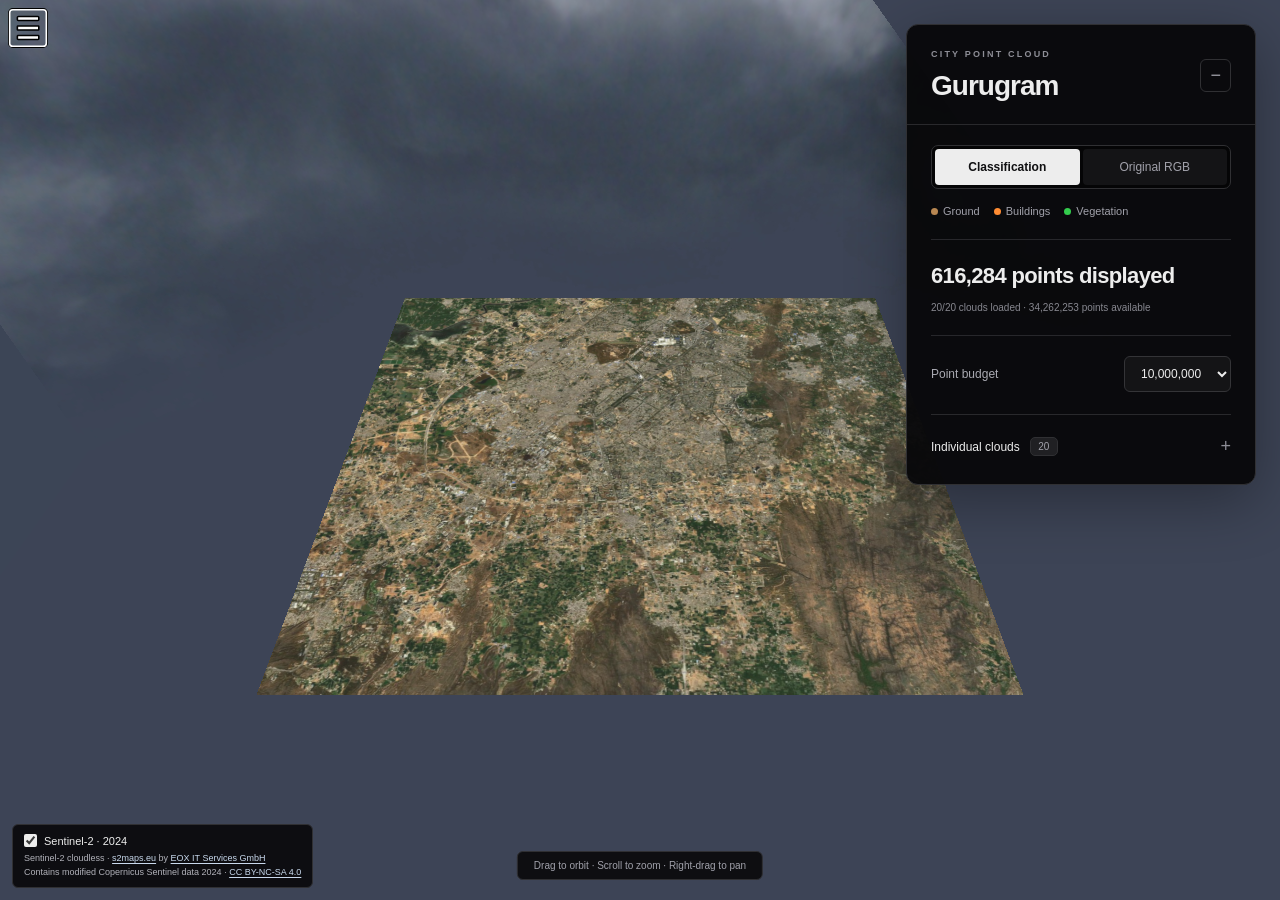
==== city.html @ 3fe03a9c "Initial commit" ====
<!DOCTYPE html>
<html lang="en">
<head>
	<meta charset="utf-8">
	<meta name="description" content="">
	<meta name="author" content="">
	<meta name="viewport" content="width=device-width, initial-scale=1.0, user-scalable=no">
	<title>Gurugram classified point cloud</title>

	<link rel="stylesheet" type="text/css" href="./libs/potree/potree.css">
	<link rel="stylesheet" type="text/css" href="./libs/jquery-ui/jquery-ui.min.css">
	<link rel="stylesheet" type="text/css" href="./libs/openlayers3/ol.css">
	<link rel="stylesheet" type="text/css" href="./libs/spectrum/spectrum.css">
	<link rel="stylesheet" type="text/css" href="./libs/jstree/themes/mixed/style.css">
<link rel="stylesheet" href="./viewer-ui.css?v=20261015f">
</head>

<body>
<aside class="viewer-panel" aria-label="Point cloud viewer controls">
 <header class="panel-heading"><div><div class="eyebrow">CITY POINT CLOUD</div><h1>Gurugram</h1></div><button id="collapse-panel" class="collapse" aria-label="Collapse controls" aria-expanded="true">−</button></header>
 <div class="panel-body">
 <div class="segmented" aria-label="Colour mode"><button data-colour="classification" aria-pressed="true" onclick="setColourMode('classification')">Classification</button><button data-colour="rgba" aria-pressed="false" onclick="setColourMode('rgba')">Original RGB</button></div>
 <div class="legend" id="class-legend"><span style="--dot:#b88752">Ground</span><span style="--dot:#ff8c33">Buildings</span><span style="--dot:#33cc4d">Vegetation</span></div>
 <p id="rgb-note" class="section-note" hidden>Original colours captured by the survey.</p>
 <div class="stats"><strong id="visible-points">0 points displayed</strong><small id="cloud-status" role="status">Loading point clouds…</small></div>
 <label class="field">Point budget <select id="point-budget" onchange="setDetailBudget(Number(this.value))"><option value="100000">100,000</option><option value="250000">250,000</option><option value="500000">500,000</option><option value="1000000">1,000,000</option><option value="2000000">2,000,000</option><option value="5000000">5,000,000</option><option value="10000000" selected>10,000,000</option><option value="20000000">20,000,000</option><option value="25000000">25,000,000</option><option id="max-detail" disabled>Max detail</option></select></label>
 <details><summary>Individual clouds <span id="cloud-count"></span></summary><div class="actions"><button onclick="setAllCloudsVisible(true)">Show all</button><button onclick="setAllCloudsVisible(false)">Hide all</button></div><input id="cloud-search" type="search" placeholder="Find a cloud…" aria-label="Find a cloud"><div id="cloud-list"></div></details>
 </div></aside>
	<script src="./libs/jquery/jquery-3.1.1.min.js"></script>
	<script src="./libs/spectrum/spectrum.js"></script>
	<script src="./libs/jquery-ui/jquery-ui.min.js"></script>
	<script src="./libs/other/BinaryHeap.js"></script>
	<script src="./libs/tween/tween.min.js"></script>
	<script src="./libs/d3/d3.js"></script>
	<script src="./libs/proj4/proj4.js"></script>
	<script src="./libs/openlayers3/ol.js"></script>
	<script src="./libs/i18next/i18next.js"></script>
	<script src="./libs/jstree/jstree.js"></script>
	<script src="./libs/potree/potree.js?v=aerial1"></script>
	<script src="./libs/plasio/js/laslaz.js"></script>
	
	<!-- INCLUDE ADDITIONAL DEPENDENCIES HERE -->
	<!-- INCLUDE SETTINGS HERE -->
	
	<div class="potree_container" style="position: absolute; width: 100%; height: 100%; left: 0px; top: 0px; ">
		<div id="potree_render_area"></div>
		<div id="potree_sidebar_container"> </div>
	</div>
	
	<script>
	
		window.viewer = new Potree.Viewer(document.getElementById("potree_render_area"));
		
		viewer.setEDLEnabled(true);
        viewer.setEDLRadius(1.0);
        viewer.setEDLStrength(0.3);
        viewer.setEDLOpacity(1.0);
        viewer.setMinNodeSize(30);
        viewer.setShowBoundingBox(false);
        viewer.setFreeze(false);
        viewer.useHQ = true;
		viewer.setFOV(60);
        viewer.setBackground("skybox");
        let cloudCatalog;
        let colourMode = new URLSearchParams(location.search).get("colour") === "rgb" ? "rgba" : "classification";
        const cloudToggles = new Map();
        window.setAllCloudsVisible = function (visible) {
            viewer.scene.pointclouds.forEach(cloud => { cloud.visible = visible; });
            cloudToggles.forEach(toggle => { toggle.checked = visible; });
        };
        window.setColourMode = function (mode) {
            colourMode = mode;
            viewer.scene.pointclouds.forEach(p => p.material.activeAttributeName = mode);
        };
        window.setDetailBudget = function (budget) {
            viewer.setPointBudget(budget);
            // Max detail traverses even nodes that occupy very few screen pixels.
            const maximum = cloudCatalog && budget >= cloudCatalog.points;
            viewer.setMinNodeSize(maximum ? 0 : 30);
            document.getElementById("point-budget").title = maximum
                ? "Finest available detail in the current view. Points outside the view are not drawn."
                : "Maximum points to display; detail adapts to the view.";
        };
        window.showOverview = function () {
            if (!cloudCatalog) return;
            const center = cloudCatalog.mins.map((v, i) => (v + cloudCatalog.maxs[i]) / 2);
            const extent = Math.max(cloudCatalog.maxs[0] - cloudCatalog.mins[0], cloudCatalog.maxs[1] - cloudCatalog.mins[1]);
            viewer.scene.view.position.set(center[0], center[1] - extent * 0.95, center[2] + extent * 0.95);
            viewer.scene.view.lookAt(viewer.scene.view.position.clone().set(...center));
            if (viewer.controls) viewer.controls.stop();
        };
        viewer.setClassifications({
            0: {visible: true, name: "Ground", color: [0.72, 0.53, 0.32, 1]},
            // Interpret these files' raw codes as corrected by the user.
            1: {visible: true, name: "Building", color: [1.0, 0.55, 0.20, 1]},
            2: {visible: true, name: "Vegetation", color: [0.20, 0.80, 0.30, 1]},
            3: {visible: true, name: "Other / ignored", color: [0.6, 0.6, 0.6, 1]},
            DEFAULT: {visible: true, name: "Other", color: [0.6, 0.6, 0.6, 1]}
        });
		viewer.setPointBudget(10_000_000);
		<!-- INCLUDE SETTINGS HERE -->
		viewer.loadSettingsFromURL();
		
		viewer.setDescription("");
		
		viewer.loadGUI(() => {
			viewer.setLanguage('en');
			$("#menu_appearance").next().show();
			$("#menu_tools").next().show();
			$("#menu_clipping").next().show();
			// Sidebar can be opened with the menu button.
		});
		
		

        fetch("./clouds.json").then(response => {
            if (!response.ok) throw new Error("Could not load cloud catalogue");
            return response.json();
        }).then(async catalog => {
            cloudCatalog = catalog;
            const maxDetail = document.getElementById("max-detail");
            maxDetail.value = String(catalog.points);
            maxDetail.textContent = `Max detail (${catalog.points.toLocaleString()} points)`;
            maxDetail.disabled = false;
            document.getElementById("cloud-count").textContent = catalog.clouds.length;
            showOverview();
            const status = document.getElementById("cloud-status");
            let loaded = 0;
            const failures = [];
            await Promise.all(catalog.clouds.map(async cloud => {
                const path = `./pointclouds/${cloud.directory}/metadata.json`;
                const check = await fetch(path);
                if (!check.ok) { failures.push(cloud.name); return; }
                const e = await Potree.loadPointCloud(path, cloud.name);
                const pointcloud = e.pointcloud;
                pointcloud.name = cloud.name;
                const material = pointcloud.material;
                material.size = 1;
                material.pointSizeType = Potree.PointSizeType.ADAPTIVE;
                material.shape = Potree.PointShape.SQUARE;
                material.activeAttributeName = colourMode;
                viewer.scene.addPointCloud(pointcloud);
                const row = document.createElement("label");
                row.style.display = "block";
                row.style.order = String(catalog.clouds.indexOf(cloud));
                const toggle = document.createElement("input");
                toggle.type = "checkbox";
                toggle.checked = true;
                cloudToggles.set(cloud.name, toggle);
                toggle.addEventListener("change", () => { pointcloud.visible = toggle.checked; });
                const description = document.createElement("span");
                const title = document.createElement("span");
                title.className = "cloud-name";
                title.textContent = cloud.name.replace(/_classified$/, '').replaceAll('_', ' ');
                const count = document.createElement("span");
                count.className = "cloud-count";
                count.textContent = `${cloud.points.toLocaleString()} points`;
                description.append(title, count);
                row.append(toggle, description);
                document.getElementById("cloud-list").append(row);
                loaded++;
                status.textContent = `${loaded}/${catalog.clouds.length} clouds loaded · ${catalog.points.toLocaleString()} points available`;
            }));
            if (failures.length) status.textContent += ` · ${failures.length} unavailable; refresh after conversion`;
        }).catch(error => {
            document.getElementById("cloud-status").textContent = error.message;
        });
        setInterval(() => {
            const count = viewer.scene.pointclouds.filter(cloud => cloud.visible).reduce((sum, cloud) => sum + (cloud.numVisiblePoints || 0), 0);
            document.getElementById("visible-points").textContent = `${count.toLocaleString()} points displayed`;
            document.getElementById("point-budget").value = String(viewer.getPointBudget());
        }, 500);

		
		
	</script>
	
	
  <script src="./viewer-ui.js?v=20261015f"></script>
<div class="navigation-hint">Drag to orbit · Scroll to zoom · Right-drag to pan</div>
<div class="satellite-credit"><label title="Show or hide the fixed background image"><input id="satellite-visible" type="checkbox" checked disabled><span id="satellite-status" role="status">Loading background image…</span></label><small>Sentinel-2 cloudless · <a href="https://s2maps.eu" target="_blank" rel="noopener">s2maps.eu</a> by <a href="https://eox.at" target="_blank" rel="noopener">EOX IT Services GmbH</a><br>Contains modified Copernicus Sentinel data 2024 · <a href="https://creativecommons.org/licenses/by-nc-sa/4.0/" target="_blank" rel="noopener">CC BY-NC-SA 4.0</a></small></div>
<script src="./fixed-background.js?v=20clouds-20261015"></script>
</body>
</html>
---- libs/potree/potree.css ----
/* CSS - Cascading Style Sheet */
/* Palette color codes */
/* Palette URL: http://paletton.com/#uid=13p0u0kex8W2uqu8af7lEqaulDE */

/* Feel free to copy&paste color codes to your application */

/* As hex codes */
.color-primary-0 { color: #19282C }	/* Main Primary color */
.color-primary-1 { color: #7A8184 }
.color-primary-2 { color: #39474B }
.color-primary-3 { color: #2D6D82 }
.color-primary-4 { color: #108FB9 }

/* As RGBa codes */
.rgba-primary-0 { color: rgba( 25, 40, 44,1) }	/* Main Primary color */
.rgba-primary-1 { color: rgba(122,129,132,1) }
.rgba-primary-2 { color: rgba( 57, 71, 75,1) }
.rgba-primary-3 { color: rgba( 45,109,130,1) }
.rgba-primary-4 { color: rgba( 16,143,185,1) }

/* Generated by Paletton.com Â© 2002-2014 */
/* http://paletton.com */




:root{
	
	--color-0: 			rgba( 25, 40, 44, 1);
	--color-1: 			rgba(122,129,132, 1);
	--color-2: 			rgba( 57, 71, 75, 1);
	--color-3: 			rgba( 45,109,130, 1);
	--color-4: 			rgba( 16,143,185, 1);
	
	--bg-color:			var(--color-0);
	--bg-color-2:		rgb(60, 80, 85);
	--bg-light-color:	rgba( 48, 61, 65, 1);
	--bg-dark-color:	rgba( 24, 31, 33, 1);
	--bg-hover-color:	var(--color-2);
	
	--font-color:		#9AA1A4;
	--font-color-2:		#ddd;
	--font-color:		#cccccc;
	--border-color:		black;
	
	--measurement-detail-node-bg-light:		var(--color-1);
	--measurement-detail-node-bg-dark:		var(--color-2);
	--measurement-detail-area-bg-color:		#eee;

	
}

#potree_sidebar_container{
	position:	absolute;
	z-index:	0;
	width:		350px;
	height:		100%;
	overflow-y:	scroll;
	font-size:	85%;
	border-right:	1px solid black;
	background-color:	var(--bg-color);
}

#sidebar_root{
	color:				var(--font-color);
	font-family:		Arial,Helvetica,sans-serif;
	font-size:			1em;
}

.potree_failpage{
	width: 100%;
	height: 100%;
	background-color: white;
	position: absolute;
	margin: 15px;
}

.potree_failpage a{
	color: initial !important;
	text-decoration: underline !important;
}

.potree_info_text{
	color:		white;
	font-weight: bold;
	text-shadow:  1px  1px 1px black,
				  1px -1px 1px black,
				 -1px  1px 1px black,
				 -1px -1px 1px black;
}

.potree_message{
	width: 500px;
	background-color: var(--bg-color);
	padding: 5px;
	margin: 5px;
	border-radius: 4px;
	color: var(--font-color);
	font-family: Arial;
	opacity: 0.8;
	border: 1px solid black;
	display: flex;
	overflow: auto;
}

.potree_message_error{
	background-color: red;
}

#potree_description{
	position: absolute; 
	top: 10px; 
	left: 50%; 
	transform: translateX(-50%); 
	text-align: center;
	z-index:	1000;
}

.potree_sidebar_brand{
	margin:			1px 20px;
	line-height:	2em;
	font-size:		100%;
	font-weight:	bold;
	position:		relative;
	display:		flex; 
	flex-direction:	row;
}

#potree_sidebar_container a{
	color: 			#8Aa1c4;
}

#potree_quick_buttons{
	position: absolute;
	left: 4px;
	top: 4px; 
	width: 10px; 
	height: 10px; 
	z-index: 10000;
	float: left;
}

.potree_menu_toggle{
	float:			left;
	margin:			0;
	background:		none;
	width:			2.5em;
	height:			2.5em;
	z-index:		100;
	cursor: 		pointer;
	margin:			4px;
}

#potree_map_toggle{
	float:			left;
	margin:			0;
	background:		none;
	width:			2.5em;
	height:			2.5em;
	z-index:		100;
	cursor: 		pointer;
	margin:			4px;
}

#potree_render_area{
	position: 	absolute;
	/*background: linear-gradient(-90deg, red, yellow);*/
	top: 		0px;
	bottom: 	0px;
	left: 		0px;
	right: 		0px;
	overflow: 	hidden;
	z-index: 	1;
	-webkit-transition: left .35s;
	transition: left .35s;
}

.potree-panel {
	border: 		1px solid black;
	border-radius: 	0.4em;
	padding: 		0px;
	background-color: var(--bg-light-color);
}

.potree-panel-heading{
	background-color: var(--bg-dark-color);
}

a:hover, a:visited, a:link, a:active{
	color: 				#ccccff;
	text-decoration: 	none;
}

.annotation{
	position:		absolute;
	padding:		10px;
	opacity:		0.5;
	transform:		translate(-50%, -30px);
	will-change:	left, top;
}

.annotation-titlebar{
	color:			white;
	background-color:	black;
	border-radius:	1.5em;
	border:			1px solid rgba(255, 255, 255, 0.7);
	font-size:		1em;
	opacity:		1;
	margin:			auto;
	display:		table;
	padding:		1px 8px;
	cursor: 		pointer;
}

.annotation-expand{
	color:			white;
	font-size:		0.6em;
	opacity:		1;
}

.annotation-action-icon{
	width:			20px;
	height:			20px;
	display:		inline-block;
	vertical-align:	middle;
	line-height:	1.5em;
	text-align:		center;
	font-family:	Arial;
	font-weight:	bold;
	cursor: 		pointer;
}

.annotation-action-icon:hover{
	filter:			drop-shadow(0px 0px 1px white);
	width:			24px;
	height:			24px;
	cursor: 		pointer;
	
}

.annotation-item {
	color:			white;
	background-color: 	black;
	opacity:		0.5;
	border-radius:	1.5em;
	font-size:		1em;
	line-height:	1.5em;
	padding:		1px 8px 0px 8px;
	font-weight:	bold;
	display:		flex;
	cursor:			default;
}

.annotation-item:hover {
	opacity:		1.0;
	box-shadow:		0 0 5px #ffffff;
}

.annotation-main{
	display:		flex;
	flex-grow:		1;
}

.annotation-label{
	display:		inline-block;
	height:			100%;
	flex-grow:		1;
	user-select:	none;
	-moz-user-select: none;
	z-index:		100;
	vertical-align:	middle;
	line-height:	1.5em;
	font-family:	Arial;
	font-weight:	bold;
	cursor: 		pointer;
	white-space:	nowrap;
}

.annotation-description{
	position:		relative;
	color:			white;
	background-color:	black;
	padding:		10px;
	margin:			5px 0px 0px 0px;
	border-radius:	4px;
	display:		none;
	max-width:		500px;
	width:			500px;
}

.annotation-description-close{
	filter:			invert(100%);
	float:			right;
	opacity:		0.5;
	margin:			0px 0px 8px 8px;
}

	
.annotation-description-content{
	color:			white;
}

.annotation-icon{
	width:		20px;
	height:		20px;
	filter:		invert(100%);
	margin:		2px 2px;
	opacity:	0.5;
}


canvas { 
	width: 100%; 
	height: 100% 
}

body{ 
	margin: 	0; 
	padding: 	0;
	position:	absolute;
	width: 		100%;
	height: 	100%;
	overflow:	hidden;
}

.axis {
  font: 		10px sans-serif;
  color: 		var(--font-color);
}

.axis path{
	fill: 		rgba(255, 255, 255, 0.5);
	stroke: 		var(--font-color);
	shape-rendering: crispEdges;
	opacity: 		0.7;
}

.axis line {
	fill: 		rgba(255, 255, 255, 0.5);
	stroke: 		var(--font-color);
	shape-rendering: crispEdges;
	opacity: 		0.1;
}

.tick text{
	font-size: 12px;
}

.scene_header{
	display:flex;
	cursor: pointer;
	padding: 2px;
}

.scene_content{
	padding: 5px 0px 5px 0px;
	/*background-color: rgba(0, 0, 0, 0.4);*/
}

.measurement_content{
	padding: 5px 15px 5px 10px;
	/*background-color: rgba(0, 0, 0, 0.4);*/
}

.propertypanel_content{
	padding: 5px 15px 5px 10px;
	/*background-color: rgba(0, 0, 0, 0.4);*/
}

.measurement_value_table{
	width: 100%;
}

.coordinates_table_container table td {
	width: 33%;
	text-align: center;
}

#scene_object_properties{
	margin:		0px;
}




.pv-panel-heading{
	padding: 	4px !important;
	display: 	flex; 
	flex-direction: row
}

.pv-menu-list{
	list-style-type:	none;
	padding:			0;
	margin:				15px 0px;
	overflow:			hidden;
}

.pv-menu-list > *{
	margin: 	4px 20px;
}

.ui-slider {
	margin-top: 5px;
	margin-bottom: 10px;
	background-color: 	var(--color-1) !important;
	background: 		none;
	border: 			1px solid black;
}

.ui-selectmenu-button.ui-button{
	width: 		100% !important;
}

.pv-menu-list > li > .ui-slider{
	background-color: 	var(--color-1) !important;
	background: 		none;
	border: 			1px solid black;
}

.pv-menu-list .ui-slider{
	background-color: 	var(--color-1) !important;
	background: 		none;
	border: 			1px solid black !important;
}

.ui-slider-handle{
	border: 			1px solid black !important;
}

.ui-widget{
	box-sizing:border-box
}

.panel-body > li > .ui-slider{
	background-color: var(--color-1) !important;
	background: none;
	border: 1px solid black;
}

.panel-body > div > li > .ui-slider{
	background-color: var(--color-1) !important;
	background: none;
	border: 1px solid black;
}

.pv-select-label{
	margin: 1px;
	font-size: 90%;
	font-weight: 100;
}

.button-icon:hover{
	/*background-color:	#09181C;*/
	filter:				drop-shadow(0px 0px 4px white);
}

.ui-widget-content{
	/*color: var(--font-color) !important;*/
}

.accordion > h3{
	background-color: var(--bg-color-2) !important;
	background: #f6f6f6 50% 50% repeat-x;
	border:		1px solid black;
	color:		var(--font-color-2);
	cursor:		pointer;
	margin:		2px 0 0 0;
	padding:	4px 10px 4px 30px;
	box-shadow:	0px 3px 3px #111;
	text-shadow:	1px 1px 0 #000, -1px -1px 0 #000, 1px -1px 0 #000, -1px 1px 0 #000, 1px 1px 0 #000;
	font-size:	1em;
}

.accordion > h3:hover{
	filter: brightness(125%);
}

.accordion-content{
	padding: 0px 0px !important;
	border: none !important;
}

.icon-bar{
	height: 4px !important;
	border: 1px solid black;
	background-color: white;
	border-radius: 2px;
}

.canvas{
	-webkit-transition: top .35s, left .35s, bottom .35s, right .35s, width .35s;
	transition: top .35s, left .35s, bottom .35s, right .35s, width .35s;
}

#profile_window{
	background-color:	var(--bg-color);
}

#profile_titlebar{
	background-color:	var(--bg-color-2);
	color: var(--font-color-2);
	text-shadow: 1px 1px 0 #000, -1px -1px 0 #000, 1px -1px 0 #000, -1px 1px 0 #000, 1px 1px 0 #000;
	font-size: 1em;
	font-weight: bold;
}

#profile_window_title{
	position: absolute;
	margin: 5px;
}

.profile-container-button{
	cursor: pointer;
}

.profile-button:hover{
	background-color: #0000CC;
}

.unselectable{
	user-select: 			none;
}

.selectable{
	user-select: 			text;
}



.divider {
	display: 		block;
	text-align: 	center;
	overflow: 		hidden;
	white-space: 	nowrap; 
	font-weight:	bold;
	font-size:		90%;
	letter-spacing:	1px;
	margin-left:	0px;
	margin-right:	0px;
	margin-top: 	1px;
	margin-bottom: 	1px;
	padding:		1px !important;
}

.divider > span {
	position: 	relative;
	display: 	inline-block;
}

.divider > span:before,
.divider > span:after {
	content: 	"";
	position: 	absolute;
	top: 		50%;
	width: 		9999px;
	height: 	1px;
	background: #b2b2b2;
}

.divider > span:before {
	right: 100%;
	margin-right: 5px;
}

.divider > span:after {
	left: 100%;
	margin-left: 5px;
}











.ol-dragbox {
  background-color: rgba(255,255,255,0.4);
  border-color: rgba(100,150,0,1);
  border: 1px solid red;
}

.text-icon{
	opacity:	0.5;
	height:		24px;
}

.text-icon:hover{
	opacity:	1.0;
}

.input-grid-cell{
	flex-grow: 1; margin: 0px 3px 0px 3px;
}

.input-grid-label{
	flex-grow: 1; 
	margin: 0px 3px 0px 3px; 
	text-align:center; 
	font-weight: bold;
}

.input-grid-cell > input{
	width: 100%
}

.invalid_value{
	color: #e05e5e;
}


































/** 
 * OVERRIDES
 */


.ui-spinner-input{
	color: black;
}

.jstree-themeicon-custom{
	background-size: 16px !important;
}

.jstree-default .jstree-clicked{
	/*background-color: #ffffff !important;*/
	background-color: #34494f !important;
}

.jstree-default .jstree-hovered{
	background-color: #34494f !important;
}

.jstree-anchor{
	width: 100% !important;
}

.ui-state-default{
	background: #a6a9aa !important;
	border: 1px solid black;
	color: black;
}

.ui-state-active{
	background: #c6c9ca !important;
	color: black !important;
}

.cesium-viewer .cesium-viewer-cesiumWidgetContainer{
	position: absolute;
	height: 100%;
	width: 100%;
}




.zs_widget{
	padding: 2px;
	height: 4em;
	user-select: none;
}
.zs_core{
	overflow: hidden;
	position: relative;
	height: 100%;
}
.zs_handle{
	position: absolute;
	top: 0px;
	bottom: 0px;
	border: 1px solid black;
	border-radius: 3px;
	background-color: rgb(166, 169, 170);
	width: 8px;
	user-select: none;
	width: 1.2em;
	height: 1.2em;
	top: calc(50% - 0.6em);
}
.zs_stretch{
	position: absolute;
	top: 0px;
	bottom: 0px;
	border: 1px solid black;
	border-radius: 3px;
	background-color: rgb(166, 169, 170);
	width: 8px;
	user-select: none;
	width: 1.2em;
	height: 1.2em;
	top: calc(50% - 0.6em);
	color: black;
	font-weight: bold;
	font-size: 1.2em;
	font-family: arial;
}
.zs_handle:hover{
	background-color: lightgreen;
}
.zs_inside{
	position: absolute !important;
	width: 100%;
	border: 1px solid black;
	background-color: white;
	top: calc(50% - 0.326em);
	height: 0.652em;
	cursor: zoom-in;
}
.zs_outside{
	position: absolute !important;
	width: 100%;
	background-color: var(--color-1) !important;
	top: calc(50% - 0.326em);
	height: 0.652em;
	cursor: zoom-in;
}
.zs_visible_range_label{
	position: absolute;
	bottom: 0px;
	pointer-events:none;
}
.zs_visible_range_label_left{
	left: 0px;
}
.zs_visible_range_label_right{
	right: 0px;
}
.zs_chosen_range_label{
	position: absolute;
	pointer-events:none;
}

#potree_sidebar_container{
	scrollbar-color: var(--color-1) var(--bg-color);
	scrollbar-width: thin;
}



::-webkit-scrollbar {
	width: 6px;
	background-color: var(--bg-color);
}

::-webkit-scrollbar-track {

}

::-webkit-scrollbar-thumb {
	background-color: var(--color-1);
}

.propertypanel_content .heading{
	font-weight: bold;
	padding-top: 0.6em;
	padding-bottom: 0.1em;
}
---- libs/openlayers3/ol.css ----
.ol-control,.ol-scale-line{position:absolute;padding:2px}.ol-box{box-sizing:border-box;border-radius:2px;border:2px solid #00f}.ol-mouse-position{top:8px;right:8px;position:absolute}.ol-scale-line{background:#95b9e6;background:rgba(0,60,136,.3);border-radius:4px;bottom:8px;left:8px}.ol-scale-line-inner{border:1px solid #eee;border-top:none;color:#eee;font-size:10px;text-align:center;margin:1px;will-change:contents,width}.ol-overlay-container{will-change:left,right,top,bottom}.ol-unsupported{display:none}.ol-viewport .ol-unselectable{-webkit-touch-callout:none;-webkit-user-select:none;-khtml-user-select:none;-moz-user-select:none;-ms-user-select:none;user-select:none;-webkit-tap-highlight-color:transparent}.ol-control{background-color:#eee;background-color:rgba(255,255,255,.4);border-radius:4px}.ol-control:hover{background-color:rgba(255,255,255,.6)}.ol-zoom{top:.5em;left:.5em}.ol-rotate{top:.5em;right:.5em;transition:opacity .25s linear,visibility 0s linear}.ol-rotate.ol-hidden{opacity:0;visibility:hidden;transition:opacity .25s linear,visibility 0s linear .25s}.ol-zoom-extent{top:4.643em;left:.5em}.ol-full-screen{right:.5em;top:.5em}@media print{.ol-control{display:none}}.ol-control button{display:block;margin:1px;padding:0;color:#fff;font-size:1.14em;font-weight:700;text-decoration:none;text-align:center;height:1.375em;width:1.375em;line-height:.4em;background-color:#7b98bc;background-color:rgba(0,60,136,.5);border:none;border-radius:2px}.ol-control button::-moz-focus-inner{border:none;padding:0}.ol-zoom-extent button{line-height:1.4em}.ol-compass{display:block;font-weight:400;font-size:1.2em;will-change:transform}.ol-touch .ol-control button{font-size:1.5em}.ol-touch .ol-zoom-extent{top:5.5em}.ol-control button:focus,.ol-control button:hover{text-decoration:none;background-color:#4c6079;background-color:rgba(0,60,136,.7)}.ol-zoom .ol-zoom-in{border-radius:2px 2px 0 0}.ol-zoom .ol-zoom-out{border-radius:0 0 2px 2px}.ol-attribution{text-align:right;bottom:.5em;right:.5em;max-width:calc(100% - 1.3em)}.ol-attribution ul{margin:0;padding:0 .5em;font-size:.7rem;line-height:1.375em;color:#000;text-shadow:0 0 2px #fff}.ol-attribution li{display:inline;list-style:none;line-height:inherit}.ol-attribution li:not(:last-child):after{content:" "}.ol-attribution img{max-height:2em;max-width:inherit;vertical-align:middle}.ol-attribution button,.ol-attribution ul{display:inline-block}.ol-attribution.ol-collapsed ul{display:none}.ol-attribution.ol-logo-only ul{display:block}.ol-attribution:not(.ol-collapsed){background:rgba(255,255,255,.8)}.ol-attribution.ol-uncollapsible{bottom:0;right:0;border-radius:4px 0 0;height:1.1em;line-height:1em}.ol-attribution.ol-logo-only{background:0 0;bottom:.4em;height:1.1em;line-height:1em}.ol-attribution.ol-uncollapsible img{margin-top:-.2em;max-height:1.6em}.ol-attribution.ol-logo-only button,.ol-attribution.ol-uncollapsible button{display:none}.ol-zoomslider{top:4.5em;left:.5em;height:200px}.ol-zoomslider button{position:relative;height:10px}.ol-touch .ol-zoomslider{top:5.5em}.ol-overviewmap{left:.5em;bottom:.5em}.ol-overviewmap.ol-uncollapsible{bottom:0;left:0;border-radius:0 4px 0 0}.ol-overviewmap .ol-overviewmap-map,.ol-overviewmap button{display:inline-block}.ol-overviewmap .ol-overviewmap-map{border:1px solid #7b98bc;height:150px;margin:2px;width:150px}.ol-overviewmap:not(.ol-collapsed) button{bottom:1px;left:2px;position:absolute}.ol-overviewmap.ol-collapsed .ol-overviewmap-map,.ol-overviewmap.ol-uncollapsible button{display:none}.ol-overviewmap:not(.ol-collapsed){background:rgba(255,255,255,.8)}.ol-overviewmap-box{border:2px dotted rgba(0,60,136,.7)}
---- libs/spectrum/spectrum.css ----
/***
Spectrum Colorpicker v1.8.0
https://github.com/bgrins/spectrum
Author: Brian Grinstead
License: MIT
***/

.sp-container {
    position:absolute;
    top:0;
    left:0;
    display:inline-block;
    *display: inline;
    *zoom: 1;
    /* https://github.com/bgrins/spectrum/issues/40 */
    z-index: 9999994;
    overflow: hidden;
}
.sp-container.sp-flat {
    position: relative;
}

/* Fix for * { box-sizing: border-box; } */
.sp-container,
.sp-container * {
    -webkit-box-sizing: content-box;
       -moz-box-sizing: content-box;
            box-sizing: content-box;
}

/* http://ansciath.tumblr.com/post/7347495869/css-aspect-ratio */
.sp-top {
  position:relative;
  width: 100%;
  display:inline-block;
}
.sp-top-inner {
   position:absolute;
   top:0;
   left:0;
   bottom:0;
   right:0;
}
.sp-color {
    position: absolute;
    top:0;
    left:0;
    bottom:0;
    right:20%;
}
.sp-hue {
    position: absolute;
    top:0;
    right:0;
    bottom:0;
    left:84%;
    height: 100%;
}

.sp-clear-enabled .sp-hue {
    top:33px;
    height: 77.5%;
}

.sp-fill {
    padding-top: 80%;
}
.sp-sat, .sp-val {
    position: absolute;
    top:0;
    left:0;
    right:0;
    bottom:0;
}

.sp-alpha-enabled .sp-top {
    margin-bottom: 18px;
}
.sp-alpha-enabled .sp-alpha {
    display: block;
}
.sp-alpha-handle {
    position:absolute;
    top:-4px;
    bottom: -4px;
    width: 6px;
    left: 50%;
    cursor: pointer;
    border: 1px solid black;
    background: white;
    opacity: .8;
}
.sp-alpha {
    display: none;
    position: absolute;
    bottom: -14px;
    right: 0;
    left: 0;
    height: 8px;
}
.sp-alpha-inner {
    border: solid 1px #333;
}

.sp-clear {
    display: none;
}

.sp-clear.sp-clear-display {
    background-position: center;
}

.sp-clear-enabled .sp-clear {
    display: block;
    position:absolute;
    top:0px;
    right:0;
    bottom:0;
    left:84%;
    height: 28px;
}

/* Don't allow text selection */
.sp-container, .sp-replacer, .sp-preview, .sp-dragger, .sp-slider, .sp-alpha, .sp-clear, .sp-alpha-handle, .sp-container.sp-dragging .sp-input, .sp-container button  {
    -webkit-user-select:none;
    -moz-user-select: -moz-none;
    -o-user-select:none;
    user-select: none;
}

.sp-container.sp-input-disabled .sp-input-container {
    display: none;
}
.sp-container.sp-buttons-disabled .sp-button-container {
    display: none;
}
.sp-container.sp-palette-buttons-disabled .sp-palette-button-container {
    display: none;
}
.sp-palette-only .sp-picker-container {
    display: none;
}
.sp-palette-disabled .sp-palette-container {
    display: none;
}

.sp-initial-disabled .sp-initial {
    display: none;
}


/* Gradients for hue, saturation and value instead of images.  Not pretty... but it works */
.sp-sat {
    background-image: -webkit-gradient(linear,  0 0, 100% 0, from(#FFF), to(rgba(204, 154, 129, 0)));
    background-image: -webkit-linear-gradient(left, #FFF, rgba(204, 154, 129, 0));
    background-image: -moz-linear-gradient(left, #fff, rgba(204, 154, 129, 0));
    background-image: -o-linear-gradient(left, #fff, rgba(204, 154, 129, 0));
    background-image: -ms-linear-gradient(left, #fff, rgba(204, 154, 129, 0));
    background-image: linear-gradient(to right, #fff, rgba(204, 154, 129, 0));
    -ms-filter: "progid:DXImageTransform.Microsoft.gradient(GradientType = 1, startColorstr=#FFFFFFFF, endColorstr=#00CC9A81)";
    filter : progid:DXImageTransform.Microsoft.gradient(GradientType = 1, startColorstr='#FFFFFFFF', endColorstr='#00CC9A81');
}
.sp-val {
    background-image: -webkit-gradient(linear, 0 100%, 0 0, from(#000000), to(rgba(204, 154, 129, 0)));
    background-image: -webkit-linear-gradient(bottom, #000000, rgba(204, 154, 129, 0));
    background-image: -moz-linear-gradient(bottom, #000, rgba(204, 154, 129, 0));
    background-image: -o-linear-gradient(bottom, #000, rgba(204, 154, 129, 0));
    background-image: -ms-linear-gradient(bottom, #000, rgba(204, 154, 129, 0));
    background-image: linear-gradient(to top, #000, rgba(204, 154, 129, 0));
    -ms-filter: "progid:DXImageTransform.Microsoft.gradient(startColorstr=#00CC9A81, endColorstr=#FF000000)";
    filter : progid:DXImageTransform.Microsoft.gradient(startColorstr='#00CC9A81', endColorstr='#FF000000');
}

.sp-hue {
    background: -moz-linear-gradient(top, #ff0000 0%, #ffff00 17%, #00ff00 33%, #00ffff 50%, #0000ff 67%, #ff00ff 83%, #ff0000 100%);
    background: -ms-linear-gradient(top, #ff0000 0%, #ffff00 17%, #00ff00 33%, #00ffff 50%, #0000ff 67%, #ff00ff 83%, #ff0000 100%);
    background: -o-linear-gradient(top, #ff0000 0%, #ffff00 17%, #00ff00 33%, #00ffff 50%, #0000ff 67%, #ff00ff 83%, #ff0000 100%);
    background: -webkit-gradient(linear, left top, left bottom, from(#ff0000), color-stop(0.17, #ffff00), color-stop(0.33, #00ff00), color-stop(0.5, #00ffff), color-stop(0.67, #0000ff), color-stop(0.83, #ff00ff), to(#ff0000));
    background: -webkit-linear-gradient(top, #ff0000 0%, #ffff00 17%, #00ff00 33%, #00ffff 50%, #0000ff 67%, #ff00ff 83%, #ff0000 100%);
    background: linear-gradient(to bottom, #ff0000 0%, #ffff00 17%, #00ff00 33%, #00ffff 50%, #0000ff 67%, #ff00ff 83%, #ff0000 100%);
}

/* IE filters do not support multiple color stops.
   Generate 6 divs, line them up, and do two color gradients for each.
   Yes, really.
 */
.sp-1 {
    height:17%;
    filter: progid:DXImageTransform.Microsoft.gradient(startColorstr='#ff0000', endColorstr='#ffff00');
}
.sp-2 {
    height:16%;
    filter: progid:DXImageTransform.Microsoft.gradient(startColorstr='#ffff00', endColorstr='#00ff00');
}
.sp-3 {
    height:17%;
    filter: progid:DXImageTransform.Microsoft.gradient(startColorstr='#00ff00', endColorstr='#00ffff');
}
.sp-4 {
    height:17%;
    filter: progid:DXImageTransform.Microsoft.gradient(startColorstr='#00ffff', endColorstr='#0000ff');
}
.sp-5 {
    height:16%;
    filter: progid:DXImageTransform.Microsoft.gradient(startColorstr='#0000ff', endColorstr='#ff00ff');
}
.sp-6 {
    height:17%;
    filter: progid:DXImageTransform.Microsoft.gradient(startColorstr='#ff00ff', endColorstr='#ff0000');
}

.sp-hidden {
    display: none !important;
}

/* Clearfix hack */
.sp-cf:before, .sp-cf:after { content: ""; display: table; }
.sp-cf:after { clear: both; }
.sp-cf { *zoom: 1; }

/* Mobile devices, make hue slider bigger so it is easier to slide */
@media (max-device-width: 480px) {
    .sp-color { right: 40%; }
    .sp-hue { left: 63%; }
    .sp-fill { padding-top: 60%; }
}
.sp-dragger {
   border-radius: 5px;
   height: 5px;
   width: 5px;
   border: 1px solid #fff;
   background: #000;
   cursor: pointer;
   position:absolute;
   top:0;
   left: 0;
}
.sp-slider {
    position: absolute;
    top:0;
    cursor:pointer;
    height: 3px;
    left: -1px;
    right: -1px;
    border: 1px solid #000;
    background: white;
    opacity: .8;
}

/*
Theme authors:
Here are the basic themeable display options (colors, fonts, global widths).
See http://bgrins.github.io/spectrum/themes/ for instructions.
*/

.sp-container {
    border-radius: 0;
    background-color: #ECECEC;
    border: solid 1px #f0c49B;
    padding: 0;
}
.sp-container, .sp-container button, .sp-container input, .sp-color, .sp-hue, .sp-clear {
    font: normal 12px "Lucida Grande", "Lucida Sans Unicode", "Lucida Sans", Geneva, Verdana, sans-serif;
    -webkit-box-sizing: border-box;
    -moz-box-sizing: border-box;
    -ms-box-sizing: border-box;
    box-sizing: border-box;
}
.sp-top {
    margin-bottom: 3px;
}
.sp-color, .sp-hue, .sp-clear {
    border: solid 1px #666;
}

/* Input */
.sp-input-container {
    float:right;
    width: 100px;
    margin-bottom: 4px;
}
.sp-initial-disabled  .sp-input-container {
    width: 100%;
}
.sp-input {
   font-size: 12px !important;
   border: 1px inset;
   padding: 4px 5px;
   margin: 0;
   width: 100%;
   background:transparent;
   border-radius: 3px;
   color: #222;
}
.sp-input:focus  {
    border: 1px solid orange;
}
.sp-input.sp-validation-error {
    border: 1px solid red;
    background: #fdd;
}
.sp-picker-container , .sp-palette-container {
    float:left;
    position: relative;
    padding: 10px;
    padding-bottom: 300px;
    margin-bottom: -290px;
}
.sp-picker-container {
    width: 172px;
    border-left: solid 1px #fff;
}

/* Palettes */
.sp-palette-container {
    border-right: solid 1px #ccc;
}

.sp-palette-only .sp-palette-container {
    border: 0;
}

.sp-palette .sp-thumb-el {
    display: block;
    position:relative;
    float:left;
    width: 24px;
    height: 15px;
    margin: 3px;
    cursor: pointer;
    border:solid 2px transparent;
}
.sp-palette .sp-thumb-el:hover, .sp-palette .sp-thumb-el.sp-thumb-active {
    border-color: orange;
}
.sp-thumb-el {
    position:relative;
}

/* Initial */
.sp-initial {
    float: left;
    border: solid 1px #333;
}
.sp-initial span {
    width: 30px;
    height: 25px;
    border:none;
    display:block;
    float:left;
    margin:0;
}

.sp-initial .sp-clear-display {
    background-position: center;
}

/* Buttons */
.sp-palette-button-container,
.sp-button-container {
    float: right;
}

/* Replacer (the little preview div that shows up instead of the <input>) */
.sp-replacer {
    margin:0;
    overflow:hidden;
    cursor:pointer;
    padding: 4px;
    display:inline-block;
    *zoom: 1;
    *display: inline;
    border: solid 1px #91765d;
    background: #eee;
    color: #333;
    vertical-align: middle;
}
.sp-replacer:hover, .sp-replacer.sp-active {
    border-color: #F0C49B;
    color: #111;
}
.sp-replacer.sp-disabled {
    cursor:default;
    border-color: silver;
    color: silver;
}
.sp-dd {
    padding: 2px 0;
    height: 16px;
    line-height: 16px;
    float:left;
    font-size:10px;
}
.sp-preview {
    position:relative;
    width:25px;
    height: 20px;
    border: solid 1px #222;
    margin-right: 5px;
    float:left;
    z-index: 0;
}

.sp-palette {
    *width: 220px;
    max-width: 220px;
}
.sp-palette .sp-thumb-el {
    width:16px;
    height: 16px;
    margin:2px 1px;
    border: solid 1px #d0d0d0;
}

.sp-container {
    padding-bottom:0;
}


/* Buttons: http://hellohappy.org/css3-buttons/ */
.sp-container button {
  background-color: #eeeeee;
  background-image: -webkit-linear-gradient(top, #eeeeee, #cccccc);
  background-image: -moz-linear-gradient(top, #eeeeee, #cccccc);
  background-image: -ms-linear-gradient(top, #eeeeee, #cccccc);
  background-image: -o-linear-gradient(top, #eeeeee, #cccccc);
  background-image: linear-gradient(to bottom, #eeeeee, #cccccc);
  border: 1px solid #ccc;
  border-bottom: 1px solid #bbb;
  border-radius: 3px;
  color: #333;
  font-size: 14px;
  line-height: 1;
  padding: 5px 4px;
  text-align: center;
  text-shadow: 0 1px 0 #eee;
  vertical-align: middle;
}
.sp-container button:hover {
    background-color: #dddddd;
    background-image: -webkit-linear-gradient(top, #dddddd, #bbbbbb);
    background-image: -moz-linear-gradient(top, #dddddd, #bbbbbb);
    background-image: -ms-linear-gradient(top, #dddddd, #bbbbbb);
    background-image: -o-linear-gradient(top, #dddddd, #bbbbbb);
    background-image: linear-gradient(to bottom, #dddddd, #bbbbbb);
    border: 1px solid #bbb;
    border-bottom: 1px solid #999;
    cursor: pointer;
    text-shadow: 0 1px 0 #ddd;
}
.sp-container button:active {
    border: 1px solid #aaa;
    border-bottom: 1px solid #888;
    -webkit-box-shadow: inset 0 0 5px 2px #aaaaaa, 0 1px 0 0 #eeeeee;
    -moz-box-shadow: inset 0 0 5px 2px #aaaaaa, 0 1px 0 0 #eeeeee;
    -ms-box-shadow: inset 0 0 5px 2px #aaaaaa, 0 1px 0 0 #eeeeee;
    -o-box-shadow: inset 0 0 5px 2px #aaaaaa, 0 1px 0 0 #eeeeee;
    box-shadow: inset 0 0 5px 2px #aaaaaa, 0 1px 0 0 #eeeeee;
}
.sp-cancel {
    font-size: 11px;
    color: #d93f3f !important;
    margin:0;
    padding:2px;
    margin-right: 5px;
    vertical-align: middle;
    text-decoration:none;

}
.sp-cancel:hover {
    color: #d93f3f !important;
    text-decoration: underline;
}


.sp-palette span:hover, .sp-palette span.sp-thumb-active {
    border-color: #000;
}

.sp-preview, .sp-alpha, .sp-thumb-el {
    position:relative;
    background-image: url([data-uri]);
}
.sp-preview-inner, .sp-alpha-inner, .sp-thumb-inner {
    display:block;
    position:absolute;
    top:0;left:0;bottom:0;right:0;
}

.sp-palette .sp-thumb-inner {
    background-position: 50% 50%;
    background-repeat: no-repeat;
}

.sp-palette .sp-thumb-light.sp-thumb-active .sp-thumb-inner {
    background-image: url([data-uri]);
}

.sp-palette .sp-thumb-dark.sp-thumb-active .sp-thumb-inner {
    background-image: url([data-uri]);
}

.sp-clear-display {
    background-repeat:no-repeat;
    background-position: center;
    background-image: url([data-uri]);
}
---- libs/jstree/themes/mixed/style.css ----
/* jsTree default theme */
.jstree-node,
.jstree-children,
.jstree-container-ul {
  display: block;
  margin: 0;
  padding: 0;
  list-style-type: none;
  list-style-image: none;
}
.jstree-node {
  white-space: nowrap;
}
.jstree-anchor {
  display: inline-block;
  color: black;
  white-space: nowrap;
  padding: 0 4px 0 1px;
  margin: 0;
  vertical-align: top;
}
.jstree-anchor:focus {
  outline: 0;
}
.jstree-anchor,
.jstree-anchor:link,
.jstree-anchor:visited,
.jstree-anchor:hover,
.jstree-anchor:active {
  text-decoration: none;
  color: inherit;
}
.jstree-icon {
  display: inline-block;
  text-decoration: none;
  margin: 0;
  padding: 0;
  vertical-align: top;
  text-align: center;
}
.jstree-icon:empty {
  display: inline-block;
  text-decoration: none;
  margin: 0;
  padding: 0;
  vertical-align: top;
  text-align: center;
}
.jstree-ocl {
  cursor: pointer;
}
.jstree-leaf > .jstree-ocl {
  cursor: default;
}
.jstree .jstree-open > .jstree-children {
  display: block;
}
.jstree .jstree-closed > .jstree-children,
.jstree .jstree-leaf > .jstree-children {
  display: none;
}
.jstree-anchor > .jstree-themeicon {
  margin-right: 2px;
}
.jstree-no-icons .jstree-themeicon,
.jstree-anchor > .jstree-themeicon-hidden {
  display: none;
}
.jstree-hidden,
.jstree-node.jstree-hidden {
  display: none;
}
.jstree-rtl .jstree-anchor {
  padding: 0 1px 0 4px;
}
.jstree-rtl .jstree-anchor > .jstree-themeicon {
  margin-left: 2px;
  margin-right: 0;
}
.jstree-rtl .jstree-node {
  margin-left: 0;
}
.jstree-rtl .jstree-container-ul > .jstree-node {
  margin-right: 0;
}
.jstree-wholerow-ul {
  position: relative;
  display: inline-block;
  min-width: 100%;
}
.jstree-wholerow-ul .jstree-leaf > .jstree-ocl {
  cursor: pointer;
}
.jstree-wholerow-ul .jstree-anchor,
.jstree-wholerow-ul .jstree-icon {
  position: relative;
}
.jstree-wholerow-ul .jstree-wholerow {
  width: 100%;
  cursor: pointer;
  position: absolute;
  left: 0;
  -webkit-user-select: none;
  -moz-user-select: none;
  -ms-user-select: none;
  user-select: none;
}
.jstree-contextmenu .jstree-anchor {
  -webkit-user-select: none;
  /* disable selection/Copy of UIWebView */
  -webkit-touch-callout: none;
  /* disable the IOS popup when long-press on a link */
}
.vakata-context {
  display: none;
}
.vakata-context,
.vakata-context ul {
  margin: 0;
  padding: 2px;
  position: absolute;
  background: #f5f5f5;
  border: 1px solid #979797;
  box-shadow: 2px 2px 2px #999999;
}
.vakata-context ul {
  list-style: none;
  left: 100%;
  margin-top: -2.7em;
  margin-left: -4px;
}
.vakata-context .vakata-context-right ul {
  left: auto;
  right: 100%;
  margin-left: auto;
  margin-right: -4px;
}
.vakata-context li {
  list-style: none;
}
.vakata-context li > a {
  display: block;
  padding: 0 2em 0 2em;
  text-decoration: none;
  width: auto;
  color: black;
  white-space: nowrap;
  line-height: 2.4em;
  text-shadow: 1px 1px 0 white;
  border-radius: 1px;
}
.vakata-context li > a:hover {
  position: relative;
  background-color: #e8eff7;
  box-shadow: 0 0 2px #0a6aa1;
}
.vakata-context li > a.vakata-context-parent {
  background-image: url("[data-uri]");
  background-position: right center;
  background-repeat: no-repeat;
}
.vakata-context li > a:focus {
  outline: 0;
}
.vakata-context .vakata-context-hover > a {
  position: relative;
  background-color: #e8eff7;
  box-shadow: 0 0 2px #0a6aa1;
}
.vakata-context .vakata-context-separator > a,
.vakata-context .vakata-context-separator > a:hover {
  background: white;
  border: 0;
  border-top: 1px solid #e2e3e3;
  height: 1px;
  min-height: 1px;
  max-height: 1px;
  padding: 0;
  margin: 0 0 0 2.4em;
  border-left: 1px solid #e0e0e0;
  text-shadow: 0 0 0 transparent;
  box-shadow: 0 0 0 transparent;
  border-radius: 0;
}
.vakata-context .vakata-contextmenu-disabled a,
.vakata-context .vakata-contextmenu-disabled a:hover {
  color: silver;
  background-color: transparent;
  border: 0;
  box-shadow: 0 0 0;
}
.vakata-context li > a > i {
  text-decoration: none;
  display: inline-block;
  width: 2.4em;
  height: 2.4em;
  background: transparent;
  margin: 0 0 0 -2em;
  vertical-align: top;
  text-align: center;
  line-height: 2.4em;
}
.vakata-context li > a > i:empty {
  width: 2.4em;
  line-height: 2.4em;
}
.vakata-context li > a .vakata-contextmenu-sep {
  display: inline-block;
  width: 1px;
  height: 2.4em;
  background: white;
  margin: 0 0.5em 0 0;
  border-left: 1px solid #e2e3e3;
}
.vakata-context .vakata-contextmenu-shortcut {
  font-size: 0.8em;
  color: silver;
  opacity: 0.5;
  display: none;
}
.vakata-context-rtl ul {
  left: auto;
  right: 100%;
  margin-left: auto;
  margin-right: -4px;
}
.vakata-context-rtl li > a.vakata-context-parent {
  background-image: url("[data-uri]");
  background-position: left center;
  background-repeat: no-repeat;
}
.vakata-context-rtl .vakata-context-separator > a {
  margin: 0 2.4em 0 0;
  border-left: 0;
  border-right: 1px solid #e2e3e3;
}
.vakata-context-rtl .vakata-context-left ul {
  right: auto;
  left: 100%;
  margin-left: -4px;
  margin-right: auto;
}
.vakata-context-rtl li > a > i {
  margin: 0 -2em 0 0;
}
.vakata-context-rtl li > a .vakata-contextmenu-sep {
  margin: 0 0 0 0.5em;
  border-left-color: white;
  background: #e2e3e3;
}
#jstree-marker {
  position: absolute;
  top: 0;
  left: 0;
  margin: -5px 0 0 0;
  padding: 0;
  border-right: 0;
  border-top: 5px solid transparent;
  border-bottom: 5px solid transparent;
  border-left: 5px solid;
  width: 0;
  height: 0;
  font-size: 0;
  line-height: 0;
}
#jstree-dnd {
  line-height: 16px;
  margin: 0;
  padding: 4px;
}
#jstree-dnd .jstree-icon,
#jstree-dnd .jstree-copy {
  display: inline-block;
  text-decoration: none;
  margin: 0 2px 0 0;
  padding: 0;
  width: 16px;
  height: 16px;
}
#jstree-dnd .jstree-ok {
  background: green;
}
#jstree-dnd .jstree-er {
  background: red;
}
#jstree-dnd .jstree-copy {
  margin: 0 2px 0 2px;
}
.jstree-default .jstree-node,
.jstree-default .jstree-icon {
  background-repeat: no-repeat;
  background-color: transparent;
}
.jstree-default .jstree-anchor,
.jstree-default .jstree-animated,
.jstree-default .jstree-wholerow {
  transition: background-color 0.15s, box-shadow 0.15s;
}
.jstree-default .jstree-hovered {
  background: #e7f4f9;
  border-radius: 2px;
  box-shadow: inset 0 0 1px #cccccc;
}
.jstree-default .jstree-context {
  background: #e7f4f9;
  border-radius: 2px;
  box-shadow: inset 0 0 1px #cccccc;
}
.jstree-default .jstree-clicked {
  background: #beebff;
  border-radius: 2px;
  box-shadow: inset 0 0 1px #999999;
}
.jstree-default .jstree-no-icons .jstree-anchor > .jstree-themeicon {
  display: none;
}
.jstree-default .jstree-disabled {
  background: transparent;
  color: #666666;
}
.jstree-default .jstree-disabled.jstree-hovered {
  background: transparent;
  box-shadow: none;
}
.jstree-default .jstree-disabled.jstree-clicked {
  background: #efefef;
}
.jstree-default .jstree-disabled > .jstree-icon {
  opacity: 0.8;
  filter: url("data:image/svg+xml;utf8,<svg xmlns=\'http://www.w3.org/2000/svg\'><filter id=\'jstree-grayscale\'><feColorMatrix type=\'matrix\' values=\'0.3333 0.3333 0.3333 0 0 0.3333 0.3333 0.3333 0 0 0.3333 0.3333 0.3333 0 0 0 0 0 1 0\'/></filter></svg>#jstree-grayscale");
  /* Firefox 10+ */
  filter: gray;
  /* IE6-9 */
  -webkit-filter: grayscale(100%);
  /* Chrome 19+ & Safari 6+ */
}
.jstree-default .jstree-search {
  font-style: italic;
  color: #8b0000;
  font-weight: bold;
}
.jstree-default .jstree-no-checkboxes .jstree-checkbox {
  display: none !important;
}
.jstree-default.jstree-checkbox-no-clicked .jstree-clicked {
  background: transparent;
  box-shadow: none;
}
.jstree-default.jstree-checkbox-no-clicked .jstree-clicked.jstree-hovered {
  background: #e7f4f9;
}
.jstree-default.jstree-checkbox-no-clicked > .jstree-wholerow-ul .jstree-wholerow-clicked {
  background: transparent;
}
.jstree-default.jstree-checkbox-no-clicked > .jstree-wholerow-ul .jstree-wholerow-clicked.jstree-wholerow-hovered {
  background: #e7f4f9;
}
.jstree-default > .jstree-striped {
  min-width: 100%;
  display: inline-block;
  background: url("[data-uri]") left top repeat;
}
.jstree-default > .jstree-wholerow-ul .jstree-hovered,
.jstree-default > .jstree-wholerow-ul .jstree-clicked {
  background: transparent;
  box-shadow: none;
  border-radius: 0;
}
.jstree-default .jstree-wholerow {
  -moz-box-sizing: border-box;
  -webkit-box-sizing: border-box;
  box-sizing: border-box;
}
.jstree-default .jstree-wholerow-hovered {
  background: #e7f4f9;
}
.jstree-default .jstree-wholerow-clicked {
  background: #beebff;
  background: -webkit-linear-gradient(top, #beebff 0%, #a8e4ff 100%);
  background: linear-gradient(to bottom, #beebff 0%, #a8e4ff 100%);
}
.jstree-default .jstree-node {
  min-height: 24px;
  line-height: 24px;
  margin-left: 24px;
  min-width: 24px;
}
.jstree-default .jstree-anchor {
  line-height: 24px;
  height: 24px;
}
.jstree-default .jstree-icon {
  width: 24px;
  height: 24px;
  line-height: 24px;
}
.jstree-default .jstree-icon:empty {
  width: 24px;
  height: 24px;
  line-height: 24px;
}
.jstree-default.jstree-rtl .jstree-node {
  margin-right: 24px;
}
.jstree-default .jstree-wholerow {
  height: 24px;
}
.jstree-default .jstree-node,
.jstree-default .jstree-icon {
  background-image: url("32px.png");
}
.jstree-default .jstree-node {
  background-position: -292px -4px;
  background-repeat: repeat-y;
}
.jstree-default .jstree-last {
  background: transparent;
}
.jstree-default .jstree-open > .jstree-ocl {
  background-position: -132px -4px;
}
.jstree-default .jstree-closed > .jstree-ocl {
  background-position: -100px -4px;
}
.jstree-default .jstree-leaf > .jstree-ocl {
  background-position: -68px -4px;
}
.jstree-default .jstree-themeicon {
  background-position: -260px -4px;
}
.jstree-default > .jstree-no-dots .jstree-node,
.jstree-default > .jstree-no-dots .jstree-leaf > .jstree-ocl {
  background: transparent;
}
.jstree-default > .jstree-no-dots .jstree-open > .jstree-ocl {
  background-position: -36px -4px;
}
.jstree-default > .jstree-no-dots .jstree-closed > .jstree-ocl {
  background-position: -4px -4px;
}
.jstree-default .jstree-disabled {
  background: transparent;
}
.jstree-default .jstree-disabled.jstree-hovered {
  background: transparent;
}
.jstree-default .jstree-disabled.jstree-clicked {
  background: #efefef;
}
.jstree-default .jstree-checkbox {
  background-position: -164px -4px;
}
.jstree-default .jstree-checkbox:hover {
  background-position: -164px -36px;
}
.jstree-default.jstree-checkbox-selection .jstree-clicked > .jstree-checkbox,
.jstree-default .jstree-checked > .jstree-checkbox {
  background-position: -228px -4px;
}
.jstree-default.jstree-checkbox-selection .jstree-clicked > .jstree-checkbox:hover,
.jstree-default .jstree-checked > .jstree-checkbox:hover {
  background-position: -228px -36px;
}
.jstree-default .jstree-anchor > .jstree-undetermined {
  background-position: -196px -4px;
}
.jstree-default .jstree-anchor > .jstree-undetermined:hover {
  background-position: -196px -36px;
}
.jstree-default .jstree-checkbox-disabled {
  opacity: 0.8;
  filter: url("data:image/svg+xml;utf8,<svg xmlns=\'http://www.w3.org/2000/svg\'><filter id=\'jstree-grayscale\'><feColorMatrix type=\'matrix\' values=\'0.3333 0.3333 0.3333 0 0 0.3333 0.3333 0.3333 0 0 0.3333 0.3333 0.3333 0 0 0 0 0 1 0\'/></filter></svg>#jstree-grayscale");
  /* Firefox 10+ */
  filter: gray;
  /* IE6-9 */
  -webkit-filter: grayscale(100%);
  /* Chrome 19+ & Safari 6+ */
}
.jstree-default > .jstree-striped {
  background-size: auto 48px;
}
.jstree-default.jstree-rtl .jstree-node {
  background-image: url("[data-uri]");
  background-position: 100% 1px;
  background-repeat: repeat-y;
}
.jstree-default.jstree-rtl .jstree-last {
  background: transparent;
}
.jstree-default.jstree-rtl .jstree-open > .jstree-ocl {
  background-position: -132px -36px;
}
.jstree-default.jstree-rtl .jstree-closed > .jstree-ocl {
  background-position: -100px -36px;
}
.jstree-default.jstree-rtl .jstree-leaf > .jstree-ocl {
  background-position: -68px -36px;
}
.jstree-default.jstree-rtl > .jstree-no-dots .jstree-node,
.jstree-default.jstree-rtl > .jstree-no-dots .jstree-leaf > .jstree-ocl {
  background: transparent;
}
.jstree-default.jstree-rtl > .jstree-no-dots .jstree-open > .jstree-ocl {
  background-position: -36px -36px;
}
.jstree-default.jstree-rtl > .jstree-no-dots .jstree-closed > .jstree-ocl {
  background-position: -4px -36px;
}
.jstree-default .jstree-themeicon-custom {
  background-color: transparent;
  background-image: none;
  background-position: 0 0;
}
.jstree-default > .jstree-container-ul .jstree-loading > .jstree-ocl {
  background: url("throbber.gif") center center no-repeat;
}
.jstree-default .jstree-file {
  background: url("32px.png") -100px -68px no-repeat;
}
.jstree-default .jstree-folder {
  background: url("32px.png") -260px -4px no-repeat;
}
.jstree-default > .jstree-container-ul > .jstree-node {
  margin-left: 0;
  margin-right: 0;
}
#jstree-dnd.jstree-default {
  line-height: 24px;
  padding: 0 4px;
}
#jstree-dnd.jstree-default .jstree-ok,
#jstree-dnd.jstree-default .jstree-er {
  background-image: url("32px.png");
  background-repeat: no-repeat;
  background-color: transparent;
}
#jstree-dnd.jstree-default i {
  background: transparent;
  width: 24px;
  height: 24px;
  line-height: 24px;
}
#jstree-dnd.jstree-default .jstree-ok {
  background-position: -4px -68px;
}
#jstree-dnd.jstree-default .jstree-er {
  background-position: -36px -68px;
}
.jstree-default .jstree-ellipsis {
  overflow: hidden;
}
.jstree-default .jstree-ellipsis .jstree-anchor {
  width: calc(100% - 29px);
  text-overflow: ellipsis;
  overflow: hidden;
}
.jstree-default .jstree-ellipsis.jstree-no-icons .jstree-anchor {
  width: calc(100% - 5px);
}
.jstree-default.jstree-rtl .jstree-node {
  background-image: url("[data-uri]");
}
.jstree-default.jstree-rtl .jstree-last {
  background: transparent;
}
.jstree-default-small .jstree-node {
  min-height: 18px;
  line-height: 18px;
  margin-left: 18px;
  min-width: 18px;
}
.jstree-default-small .jstree-anchor {
  line-height: 18px;
  height: 18px;
}
.jstree-default-small .jstree-icon {
  width: 18px;
  height: 18px;
  line-height: 18px;
}
.jstree-default-small .jstree-icon:empty {
  width: 18px;
  height: 18px;
  line-height: 18px;
}
.jstree-default-small.jstree-rtl .jstree-node {
  margin-right: 18px;
}
.jstree-default-small .jstree-wholerow {
  height: 18px;
}
.jstree-default-small .jstree-node,
.jstree-default-small .jstree-icon {
  background-image: url("32px.png");
}
.jstree-default-small .jstree-node {
  background-position: -295px -7px;
  background-repeat: repeat-y;
}
.jstree-default-small .jstree-last {
  background: transparent;
}
.jstree-default-small .jstree-open > .jstree-ocl {
  background-position: -135px -7px;
}
.jstree-default-small .jstree-closed > .jstree-ocl {
  background-position: -103px -7px;
}
.jstree-default-small .jstree-leaf > .jstree-ocl {
  background-position: -71px -7px;
}
.jstree-default-small .jstree-themeicon {
  background-position: -263px -7px;
}
.jstree-default-small > .jstree-no-dots .jstree-node,
.jstree-default-small > .jstree-no-dots .jstree-leaf > .jstree-ocl {
  background: transparent;
}
.jstree-default-small > .jstree-no-dots .jstree-open > .jstree-ocl {
  background-position: -39px -7px;
}
.jstree-default-small > .jstree-no-dots .jstree-closed > .jstree-ocl {
  background-position: -7px -7px;
}
.jstree-default-small .jstree-disabled {
  background: transparent;
}
.jstree-default-small .jstree-disabled.jstree-hovered {
  background: transparent;
}
.jstree-default-small .jstree-disabled.jstree-clicked {
  background: #efefef;
}
.jstree-default-small .jstree-checkbox {
  background-position: -167px -7px;
}
.jstree-default-small .jstree-checkbox:hover {
  background-position: -167px -39px;
}
.jstree-default-small.jstree-checkbox-selection .jstree-clicked > .jstree-checkbox,
.jstree-default-small .jstree-checked > .jstree-checkbox {
  background-position: -231px -7px;
}
.jstree-default-small.jstree-checkbox-selection .jstree-clicked > .jstree-checkbox:hover,
.jstree-default-small .jstree-checked > .jstree-checkbox:hover {
  background-position: -231px -39px;
}
.jstree-default-small .jstree-anchor > .jstree-undetermined {
  background-position: -199px -7px;
}
.jstree-default-small .jstree-anchor > .jstree-undetermined:hover {
  background-position: -199px -39px;
}
.jstree-default-small .jstree-checkbox-disabled {
  opacity: 0.8;
  filter: url("data:image/svg+xml;utf8,<svg xmlns=\'http://www.w3.org/2000/svg\'><filter id=\'jstree-grayscale\'><feColorMatrix type=\'matrix\' values=\'0.3333 0.3333 0.3333 0 0 0.3333 0.3333 0.3333 0 0 0.3333 0.3333 0.3333 0 0 0 0 0 1 0\'/></filter></svg>#jstree-grayscale");
  /* Firefox 10+ */
  filter: gray;
  /* IE6-9 */
  -webkit-filter: grayscale(100%);
  /* Chrome 19+ & Safari 6+ */
}
.jstree-default-small > .jstree-striped {
  background-size: auto 36px;
}
.jstree-default-small.jstree-rtl .jstree-node {
  background-image: url("[data-uri]");
  background-position: 100% 1px;
  background-repeat: repeat-y;
}
.jstree-default-small.jstree-rtl .jstree-last {
  background: transparent;
}
.jstree-default-small.jstree-rtl .jstree-open > .jstree-ocl {
  background-position: -135px -39px;
}
.jstree-default-small.jstree-rtl .jstree-closed > .jstree-ocl {
  background-position: -103px -39px;
}
.jstree-default-small.jstree-rtl .jstree-leaf > .jstree-ocl {
  background-position: -71px -39px;
}
.jstree-default-small.jstree-rtl > .jstree-no-dots .jstree-node,
.jstree-default-small.jstree-rtl > .jstree-no-dots .jstree-leaf > .jstree-ocl {
  background: transparent;
}
.jstree-default-small.jstree-rtl > .jstree-no-dots .jstree-open > .jstree-ocl {
  background-position: -39px -39px;
}
.jstree-default-small.jstree-rtl > .jstree-no-dots .jstree-closed > .jstree-ocl {
  background-position: -7px -39px;
}
.jstree-default-small .jstree-themeicon-custom {
  background-color: transparent;
  background-image: none;
  background-position: 0 0;
}
.jstree-default-small > .jstree-container-ul .jstree-loading > .jstree-ocl {
  background: url("throbber.gif") center center no-repeat;
}
.jstree-default-small .jstree-file {
  background: url("32px.png") -103px -71px no-repeat;
}
.jstree-default-small .jstree-folder {
  background: url("32px.png") -263px -7px no-repeat;
}
.jstree-default-small > .jstree-container-ul > .jstree-node {
  margin-left: 0;
  margin-right: 0;
}
#jstree-dnd.jstree-default-small {
  line-height: 18px;
  padding: 0 4px;
}
#jstree-dnd.jstree-default-small .jstree-ok,
#jstree-dnd.jstree-default-small .jstree-er {
  background-image: url("32px.png");
  background-repeat: no-repeat;
  background-color: transparent;
}
#jstree-dnd.jstree-default-small i {
  background: transparent;
  width: 18px;
  height: 18px;
  line-height: 18px;
}
#jstree-dnd.jstree-default-small .jstree-ok {
  background-position: -7px -71px;
}
#jstree-dnd.jstree-default-small .jstree-er {
  background-position: -39px -71px;
}
.jstree-default-small .jstree-ellipsis {
  overflow: hidden;
}
.jstree-default-small .jstree-ellipsis .jstree-anchor {
  width: calc(100% - 23px);
  text-overflow: ellipsis;
  overflow: hidden;
}
.jstree-default-small .jstree-ellipsis.jstree-no-icons .jstree-anchor {
  width: calc(100% - 5px);
}
.jstree-default-small.jstree-rtl .jstree-node {
  background-image: url("[data-uri]");
}
.jstree-default-small.jstree-rtl .jstree-last {
  background: transparent;
}
.jstree-default-large .jstree-node {
  min-height: 32px;
  line-height: 32px;
  margin-left: 32px;
  min-width: 32px;
}
.jstree-default-large .jstree-anchor {
  line-height: 32px;
  height: 32px;
}
.jstree-default-large .jstree-icon {
  width: 32px;
  height: 32px;
  line-height: 32px;
}
.jstree-default-large .jstree-icon:empty {
  width: 32px;
  height: 32px;
  line-height: 32px;
}
.jstree-default-large.jstree-rtl .jstree-node {
  margin-right: 32px;
}
.jstree-default-large .jstree-wholerow {
  height: 32px;
}
.jstree-default-large .jstree-node,
.jstree-default-large .jstree-icon {
  background-image: url("32px.png");
}
.jstree-default-large .jstree-node {
  background-position: -288px 0px;
  background-repeat: repeat-y;
}
.jstree-default-large .jstree-last {
  background: transparent;
}
.jstree-default-large .jstree-open > .jstree-ocl {
  background-position: -128px 0px;
}
.jstree-default-large .jstree-closed > .jstree-ocl {
  background-position: -96px 0px;
}
.jstree-default-large .jstree-leaf > .jstree-ocl {
  background-position: -64px 0px;
}
.jstree-default-large .jstree-themeicon {
  background-position: -256px 0px;
}
.jstree-default-large > .jstree-no-dots .jstree-node,
.jstree-default-large > .jstree-no-dots .jstree-leaf > .jstree-ocl {
  background: transparent;
}
.jstree-default-large > .jstree-no-dots .jstree-open > .jstree-ocl {
  background-position: -32px 0px;
}
.jstree-default-large > .jstree-no-dots .jstree-closed > .jstree-ocl {
  background-position: 0px 0px;
}
.jstree-default-large .jstree-disabled {
  background: transparent;
}
.jstree-default-large .jstree-disabled.jstree-hovered {
  background: transparent;
}
.jstree-default-large .jstree-disabled.jstree-clicked {
  background: #efefef;
}
.jstree-default-large .jstree-checkbox {
  background-position: -160px 0px;
}
.jstree-default-large .jstree-checkbox:hover {
  background-position: -160px -32px;
}
.jstree-default-large.jstree-checkbox-selection .jstree-clicked > .jstree-checkbox,
.jstree-default-large .jstree-checked > .jstree-checkbox {
  background-position: -224px 0px;
}
.jstree-default-large.jstree-checkbox-selection .jstree-clicked > .jstree-checkbox:hover,
.jstree-default-large .jstree-checked > .jstree-checkbox:hover {
  background-position: -224px -32px;
}
.jstree-default-large .jstree-anchor > .jstree-undetermined {
  background-position: -192px 0px;
}
.jstree-default-large .jstree-anchor > .jstree-undetermined:hover {
  background-position: -192px -32px;
}
.jstree-default-large .jstree-checkbox-disabled {
  opacity: 0.8;
  filter: url("data:image/svg+xml;utf8,<svg xmlns=\'http://www.w3.org/2000/svg\'><filter id=\'jstree-grayscale\'><feColorMatrix type=\'matrix\' values=\'0.3333 0.3333 0.3333 0 0 0.3333 0.3333 0.3333 0 0 0.3333 0.3333 0.3333 0 0 0 0 0 1 0\'/></filter></svg>#jstree-grayscale");
  /* Firefox 10+ */
  filter: gray;
  /* IE6-9 */
  -webkit-filter: grayscale(100%);
  /* Chrome 19+ & Safari 6+ */
}
.jstree-default-large > .jstree-striped {
  background-size: auto 64px;
}
.jstree-default-large.jstree-rtl .jstree-node {
  background-image: url("[data-uri]");
  background-position: 100% 1px;
  background-repeat: repeat-y;
}
.jstree-default-large.jstree-rtl .jstree-last {
  background: transparent;
}
.jstree-default-large.jstree-rtl .jstree-open > .jstree-ocl {
  background-position: -128px -32px;
}
.jstree-default-large.jstree-rtl .jstree-closed > .jstree-ocl {
  background-position: -96px -32px;
}
.jstree-default-large.jstree-rtl .jstree-leaf > .jstree-ocl {
  background-position: -64px -32px;
}
.jstree-default-large.jstree-rtl > .jstree-no-dots .jstree-node,
.jstree-default-large.jstree-rtl > .jstree-no-dots .jstree-leaf > .jstree-ocl {
  background: transparent;
}
.jstree-default-large.jstree-rtl > .jstree-no-dots .jstree-open > .jstree-ocl {
  background-position: -32px -32px;
}
.jstree-default-large.jstree-rtl > .jstree-no-dots .jstree-closed > .jstree-ocl {
  background-position: 0px -32px;
}
.jstree-default-large .jstree-themeicon-custom {
  background-color: transparent;
  background-image: none;
  background-position: 0 0;
}
.jstree-default-large > .jstree-container-ul .jstree-loading > .jstree-ocl {
  background: url("throbber.gif") center center no-repeat;
}
.jstree-default-large .jstree-file {
  background: url("32px.png") -96px -64px no-repeat;
}
.jstree-default-large .jstree-folder {
  background: url("32px.png") -256px 0px no-repeat;
}
.jstree-default-large > .jstree-container-ul > .jstree-node {
  margin-left: 0;
  margin-right: 0;
}
#jstree-dnd.jstree-default-large {
  line-height: 32px;
  padding: 0 4px;
}
#jstree-dnd.jstree-default-large .jstree-ok,
#jstree-dnd.jstree-default-large .jstree-er {
  background-image: url("32px.png");
  background-repeat: no-repeat;
  background-color: transparent;
}
#jstree-dnd.jstree-default-large i {
  background: transparent;
  width: 32px;
  height: 32px;
  line-height: 32px;
}
#jstree-dnd.jstree-default-large .jstree-ok {
  background-position: 0px -64px;
}
#jstree-dnd.jstree-default-large .jstree-er {
  background-position: -32px -64px;
}
.jstree-default-large .jstree-ellipsis {
  overflow: hidden;
}
.jstree-default-large .jstree-ellipsis .jstree-anchor {
  width: calc(100% - 37px);
  text-overflow: ellipsis;
  overflow: hidden;
}
.jstree-default-large .jstree-ellipsis.jstree-no-icons .jstree-anchor {
  width: calc(100% - 5px);
}
.jstree-default-large.jstree-rtl .jstree-node {
  background-image: url("[data-uri]");
}
.jstree-default-large.jstree-rtl .jstree-last {
  background: transparent;
}
@media (max-width: 768px) {
  #jstree-dnd.jstree-dnd-responsive {
    line-height: 40px;
    font-weight: bold;
    font-size: 1.1em;
    text-shadow: 1px 1px white;
  }
  #jstree-dnd.jstree-dnd-responsive > i {
    background: transparent;
    width: 40px;
    height: 40px;
  }
  #jstree-dnd.jstree-dnd-responsive > .jstree-ok {
    background-image: url("40px.png");
    background-position: 0 -200px;
    background-size: 120px 240px;
  }
  #jstree-dnd.jstree-dnd-responsive > .jstree-er {
    background-image: url("40px.png");
    background-position: -40px -200px;
    background-size: 120px 240px;
  }
  #jstree-marker.jstree-dnd-responsive {
    border-left-width: 10px;
    border-top-width: 10px;
    border-bottom-width: 10px;
    margin-top: -10px;
  }
}
@media (max-width: 768px) {
  .jstree-default-responsive {
    /*
	.jstree-open > .jstree-ocl,
	.jstree-closed > .jstree-ocl { border-radius:20px; background-color:white; }
	*/
  }
  .jstree-default-responsive .jstree-icon {
    background-image: url("40px.png");
  }
  .jstree-default-responsive .jstree-node,
  .jstree-default-responsive .jstree-leaf > .jstree-ocl {
    background: transparent;
  }
  .jstree-default-responsive .jstree-node {
    min-height: 40px;
    line-height: 40px;
    margin-left: 40px;
    min-width: 40px;
    white-space: nowrap;
  }
  .jstree-default-responsive .jstree-anchor {
    line-height: 40px;
    height: 40px;
  }
  .jstree-default-responsive .jstree-icon,
  .jstree-default-responsive .jstree-icon:empty {
    width: 40px;
    height: 40px;
    line-height: 40px;
  }
  .jstree-default-responsive > .jstree-container-ul > .jstree-node {
    margin-left: 0;
  }
  .jstree-default-responsive.jstree-rtl .jstree-node {
    margin-left: 0;
    margin-right: 40px;
    background: transparent;
  }
  .jstree-default-responsive.jstree-rtl .jstree-container-ul > .jstree-node {
    margin-right: 0;
  }
  .jstree-default-responsive .jstree-ocl,
  .jstree-default-responsive .jstree-themeicon,
  .jstree-default-responsive .jstree-checkbox {
    background-size: 120px 240px;
  }
  .jstree-default-responsive .jstree-leaf > .jstree-ocl,
  .jstree-default-responsive.jstree-rtl .jstree-leaf > .jstree-ocl {
    background: transparent;
  }
  .jstree-default-responsive .jstree-open > .jstree-ocl {
    background-position: 0 0px !important;
  }
  .jstree-default-responsive .jstree-closed > .jstree-ocl {
    background-position: 0 -40px !important;
  }
  .jstree-default-responsive.jstree-rtl .jstree-closed > .jstree-ocl {
    background-position: -40px 0px !important;
  }
  .jstree-default-responsive .jstree-themeicon {
    background-position: -40px -40px;
  }
  .jstree-default-responsive .jstree-checkbox,
  .jstree-default-responsive .jstree-checkbox:hover {
    background-position: -40px -80px;
  }
  .jstree-default-responsive.jstree-checkbox-selection .jstree-clicked > .jstree-checkbox,
  .jstree-default-responsive.jstree-checkbox-selection .jstree-clicked > .jstree-checkbox:hover,
  .jstree-default-responsive .jstree-checked > .jstree-checkbox,
  .jstree-default-responsive .jstree-checked > .jstree-checkbox:hover {
    background-position: 0 -80px;
  }
  .jstree-default-responsive .jstree-anchor > .jstree-undetermined,
  .jstree-default-responsive .jstree-anchor > .jstree-undetermined:hover {
    background-position: 0 -120px;
  }
  .jstree-default-responsive .jstree-anchor {
    font-weight: bold;
    font-size: 1.1em;
    text-shadow: 1px 1px white;
  }
  .jstree-default-responsive > .jstree-striped {
    background: transparent;
  }
  .jstree-default-responsive .jstree-wholerow {
    border-top: 1px solid rgba(255, 255, 255, 0.7);
    border-bottom: 1px solid rgba(64, 64, 64, 0.2);
    background: #ebebeb;
    height: 40px;
  }
  .jstree-default-responsive .jstree-wholerow-hovered {
    background: #e7f4f9;
  }
  .jstree-default-responsive .jstree-wholerow-clicked {
    background: #beebff;
  }
  .jstree-default-responsive .jstree-children .jstree-last > .jstree-wholerow {
    box-shadow: inset 0 -6px 3px -5px #666666;
  }
  .jstree-default-responsive .jstree-children .jstree-open > .jstree-wholerow {
    box-shadow: inset 0 6px 3px -5px #666666;
    border-top: 0;
  }
  .jstree-default-responsive .jstree-children .jstree-open + .jstree-open {
    box-shadow: none;
  }
  .jstree-default-responsive .jstree-node,
  .jstree-default-responsive .jstree-icon,
  .jstree-default-responsive .jstree-node > .jstree-ocl,
  .jstree-default-responsive .jstree-themeicon,
  .jstree-default-responsive .jstree-checkbox {
    background-image: url("40px.png");
    background-size: 120px 240px;
  }
  .jstree-default-responsive .jstree-node {
    background-position: -80px 0;
    background-repeat: repeat-y;
  }
  .jstree-default-responsive .jstree-last {
    background: transparent;
  }
  .jstree-default-responsive .jstree-leaf > .jstree-ocl {
    background-position: -40px -120px;
  }
  .jstree-default-responsive .jstree-last > .jstree-ocl {
    background-position: -40px -160px;
  }
  .jstree-default-responsive .jstree-themeicon-custom {
    background-color: transparent;
    background-image: none;
    background-position: 0 0;
  }
  .jstree-default-responsive .jstree-file {
    background: url("40px.png") 0 -160px no-repeat;
    background-size: 120px 240px;
  }
  .jstree-default-responsive .jstree-folder {
    background: url("40px.png") -40px -40px no-repeat;
    background-size: 120px 240px;
  }
  .jstree-default-responsive > .jstree-container-ul > .jstree-node {
    margin-left: 0;
    margin-right: 0;
  }
}
---- viewer-ui.css ----
:root{color-scheme:dark;--bg-color:#14232c;--bg-color-2:#253944;--font-color:#c4d2db;--border-color:#334651}
body{margin:0;font-family:Inter,"Segoe UI",Arial,sans-serif}
[hidden]{display:none!important}
.viewer-panel{position:fixed;right:24px;top:24px;z-index:1000;width:330px;max-height:calc(100dvh - 48px);overflow:auto;box-sizing:border-box;background:rgba(15,29,39,.96);color:#edf4f7;border:1px solid #344650;border-radius:18px;box-shadow:0 16px 48px #0005;font:13px/1.5 "Segoe UI",Arial,sans-serif;scrollbar-width:thin;scrollbar-color:#47606c transparent}
.panel-heading{padding:20px 20px 15px;border-bottom:1px solid #ffffff14;display:flex;justify-content:space-between;align-items:center}
.eyebrow{text-transform:uppercase;letter-spacing:2px;color:#72d6c3;font-size:10px;font-weight:700}
.viewer-panel h1{font-size:25px;letter-spacing:-.7px;margin:1px 0 0;line-height:1.3;font-weight:600}
.panel-body{padding:16px 20px 20px}.viewer-panel button,.viewer-panel select,.viewer-panel input[type=search]{font:inherit;color:inherit;background:#223642;border:1px solid #3b515e;border-radius:8px;box-sizing:border-box}
.viewer-panel button{padding:8px 11px;cursor:pointer;transition:background .15s}.viewer-panel button:hover{background:#35505e}.viewer-panel button:focus-visible,.viewer-panel input:focus-visible,.viewer-panel select:focus-visible,.viewer-panel summary:focus-visible{outline:2px solid #79e2c9;outline-offset:3px}
.viewer-panel .collapse{padding:3px 10px;font-size:20px;background:transparent}.viewer-panel.collapsed .panel-body{display:none}.viewer-panel.collapsed .panel-heading{border:0}
.segmented{display:flex;padding:3px;border:1px solid #314650;border-radius:10px;background:#0b1821;gap:3px}.segmented button{flex:1;border:0;background:transparent;padding:8px 5px}.segmented button[aria-pressed=true]{background:#b8eddf;color:#102d28;font-weight:600}
.legend{display:flex;gap:13px;font-size:11px;margin:11px 0 16px;color:#bacbd4}.legend span:before{content:"";display:inline-block;width:7px;height:7px;border-radius:50%;margin-right:5px;background:var(--dot)}
.stats{margin:16px 0;padding:12px 14px;border-radius:10px;background:#ffffff05;border:1px solid #ffffff0d}.stats strong{display:block;font-size:21px;font-weight:500;letter-spacing:-.3px;font-variant-numeric:tabular-nums}.stats small{color:#9eb5c2;font-size:11px;display:block;margin-top:3px}
.field{display:flex;justify-content:space-between;align-items:center;gap:12px;margin:12px 0;color:#c4d2db}.field select{padding:7px 8px;max-width:70%}.field input[type=number]{width:68px;background:#223642;color:inherit;border:1px solid #3b515e;border-radius:6px;padding:6px;font:inherit}.field input[type=checkbox],#cloud-list input{accent-color:#8cdfca;width:16px;height:16px;flex-shrink:0}.field output{font-variant-numeric:tabular-nums;color:#e7f4f6}
.viewer-panel details{border-top:1px solid #ffffff14;margin-top:16px;padding-top:13px}.viewer-panel summary{cursor:pointer;font-weight:600;list-style:none;display:flex;justify-content:space-between;align-items:center}.viewer-panel summary:after{content:"+";font-size:18px;font-weight:400;color:#93acba}.viewer-panel details[open]>summary:after{content:"−"}.section-note{color:#8da6b5;font-size:11px;margin:5px 0 10px}.actions{display:flex;gap:8px;margin:12px 0}.actions button{flex:1;font-size:12px}.viewer-panel input[type=search]{width:100%;padding:8px 10px;margin-bottom:7px}
#cloud-list{display:flex;flex-direction:column;max-height:240px;overflow:auto;scrollbar-width:thin}#cloud-list label{display:flex!important;align-items:flex-start;gap:9px;padding:9px 0;border-bottom:1px solid #ffffff0a;font-size:11px;overflow-wrap:anywhere;cursor:pointer}#cloud-list label:has(input:not(:checked)){opacity:.5}#cloud-list label[hidden]{display:none!important}#cloud-list input{margin:2px 0 0}.cloud-name{display:block;color:#d9e5eb}.cloud-count{display:block;color:#8da6b5;font-size:10px;margin-top:2px}
.footer-actions{display:flex;gap:8px;margin-top:16px}.footer-actions button{flex:1}.navigation-hint{position:absolute;bottom:20px;left:50%;transform:translateX(-50%);z-index:5;color:#c4d4de;background:#10202bd9;border:1px solid #ffffff15;border-radius:30px;padding:8px 16px;font:11px "Segoe UI",sans-serif;pointer-events:none;white-space:nowrap}
#sidebar_root{font-family:"Segoe UI",Arial,sans-serif;text-shadow:none}#sidebar_root .accordion>h3{background:#253944;border:0;padding:12px;font-size:15px;text-shadow:none}#sidebar_root a{color:#8dd9cb}#potree_sidebar_container{border-right:1px solid #344650}#sidebar_header{opacity:.7}#potree_sidebar_container input{accent-color:#8cdfca}
@media(max-width:700px){.viewer-panel{top:12px;right:12px;width:285px;max-height:calc(100dvh - 24px)}.panel-heading{padding:12px 16px}.viewer-panel h1{font-size:21px}.panel-body{padding:12px 16px}.navigation-hint{display:none}}
/* Minimal, high-contrast treatment inspired by the supplied reference. */
.viewer-panel{width:350px;background:rgba(9,9,11,.97);border-color:#303033;border-radius:12px;box-shadow:0 16px 60px #0005;color:#ededed}
.panel-heading{padding:23px 24px 20px;border-color:#29292c}.eyebrow{color:#8e8e96;font-size:9px;letter-spacing:2.2px}.viewer-panel h1{font-size:28px;font-weight:550;letter-spacing:-1px;margin-top:6px}.panel-body{padding:20px 24px 24px}
.viewer-panel .collapse{border:1px solid #303033;border-radius:6px;color:#a1a1aa;padding:2px 9px;font-size:18px}.viewer-panel button,.viewer-panel select,.viewer-panel input[type=search]{background:#141416;border-color:#343437;border-radius:6px}.viewer-panel button:hover{background:#27272b}
.segmented{border-color:#303033;background:#050506;border-radius:7px;padding:3px;gap:3px}.segmented button{font-size:12px;border-radius:4px;padding:9px 5px;color:#a1a1aa}.segmented button[aria-pressed=true]{background:#ededed;color:#101012;font-weight:600}
.legend{color:#a1a1aa;margin:14px 0 20px;font-size:11px;gap:14px}.stats{border-radius:0;border:0;border-top:1px solid #27272b;border-bottom:1px solid #27272b;padding:19px 0;margin:18px 0 20px;background:transparent}.stats strong{font-size:22px;letter-spacing:-.65px;font-weight:550}.stats small{font-size:10px;line-height:1.6;color:#888890;margin-top:8px}.field{color:#aaaab2;font-size:12px;margin:0}.field select{padding:9px 12px;color:#ededed;font-variant-numeric:tabular-nums}
.viewer-panel details{border-color:#29292c;margin-top:22px;padding-top:18px}.viewer-panel summary{font-size:12px;font-weight:500;justify-content:initial;gap:10px}.viewer-panel summary:after{margin-left:auto;color:#8d8d96;font-size:18px}#cloud-count{font-size:10px;color:#a1a1aa;background:#202023;border:1px solid #303033;border-radius:5px;padding:1px 6px;min-width:14px;text-align:center}
.actions button{font-size:11px}#cloud-list label{border-color:#242427}#cloud-list input{accent-color:#ededed}.cloud-name{color:#d4d4d8}.cloud-count,.section-note{color:#888890}.viewer-panel input[type=search]{font-size:11px}.navigation-hint{background:#09090be6;border-color:#303033;color:#a1a1aa;border-radius:6px;font-size:10px}
.viewer-panel button:focus-visible,.viewer-panel input:focus-visible,.viewer-panel select:focus-visible,.viewer-panel summary:focus-visible{outline-color:#ededed}
@media(max-width:700px){.viewer-panel{width:285px}.panel-heading{padding:16px 18px}.panel-body{padding:16px 18px}.viewer-panel h1{font-size:24px}.stats strong{font-size:19px}}
.satellite-credit{position:fixed;left:12px;bottom:12px;z-index:6;max-width:370px;padding:8px 11px;background:#09090bea;color:#b2b2ba;border:1px solid #303033;border-radius:6px;font:9px/1.5 "Segoe UI",Arial,sans-serif;box-sizing:border-box}.satellite-credit label{display:flex;align-items:center;gap:7px;font-size:11px;color:#ededed;margin-bottom:3px;cursor:pointer}.satellite-credit input{accent-color:#ededed;margin:0}.satellite-credit a{color:#c9d9ed;text-decoration:underline;text-underline-offset:2px}.satellite-credit small{font-size:9px}@media(max-width:700px){.satellite-credit{max-width:calc(100vw - 24px);font-size:8px}.satellite-credit small{font-size:8px}}
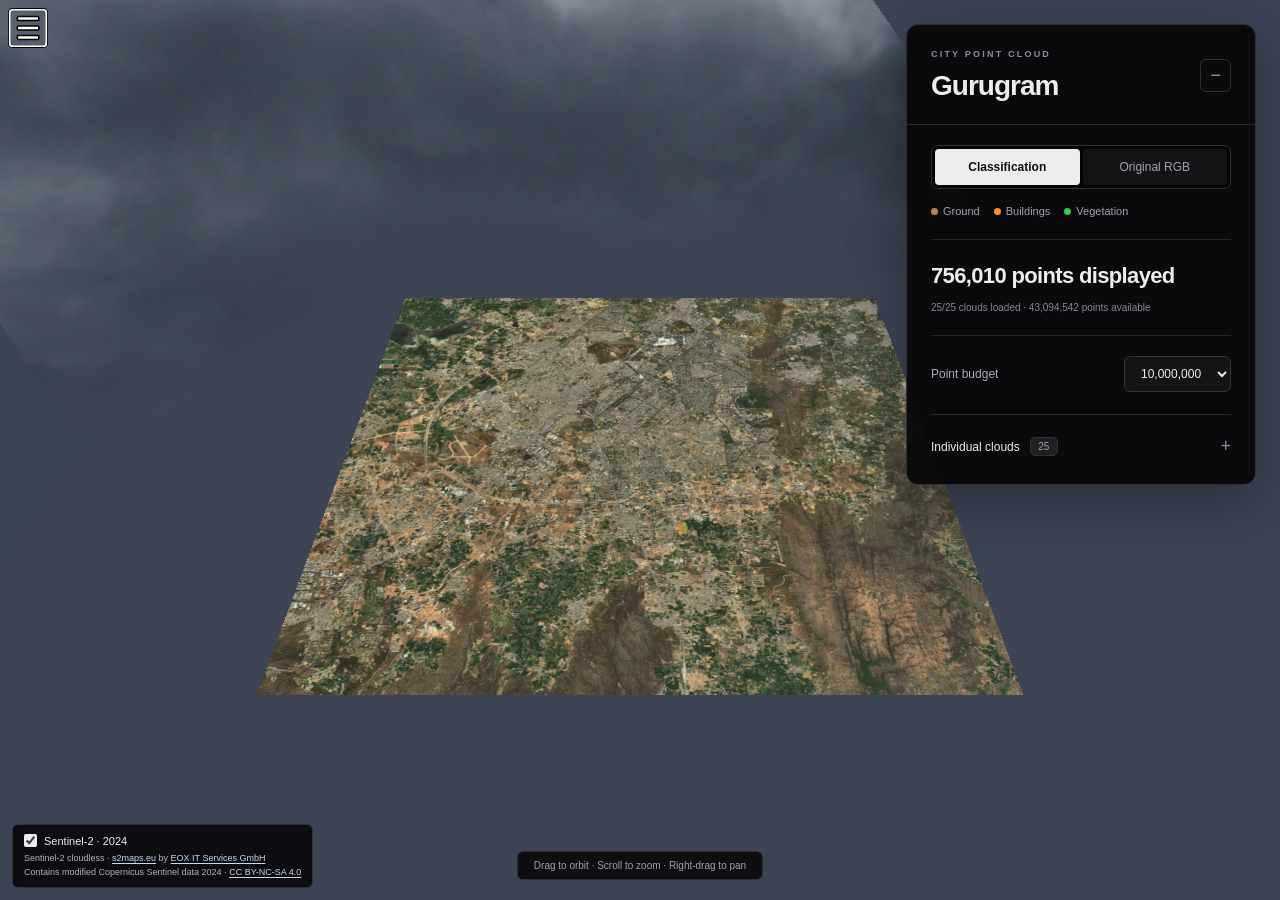
==== commit ba7c31f0: "Relabel selected FLHL M N building points as vegetation" ====
--- a/city.html
+++ b/city.html
@@ -36,7 +36,7 @@
 	<script src="./libs/openlayers3/ol.js"></script>
 	<script src="./libs/i18next/i18next.js"></script>
 	<script src="./libs/jstree/jstree.js"></script>
-	<script src="./libs/potree/potree.js?v=aerial1"></script>
+	<script src="./libs/potree/potree.js?v=github-range-fix-20261024"></script>
 	<script src="./libs/plasio/js/laslaz.js"></script>
 	
 	<!-- INCLUDE ADDITIONAL DEPENDENCIES HERE -->
@@ -113,7 +113,7 @@
 		
 		
 
-        fetch("./clouds.json").then(response => {
+        fetch("./clouds.json", {cache: "no-store"}).then(response => {
             if (!response.ok) throw new Error("Could not load cloud catalogue");
             return response.json();
         }).then(async catalog => {
